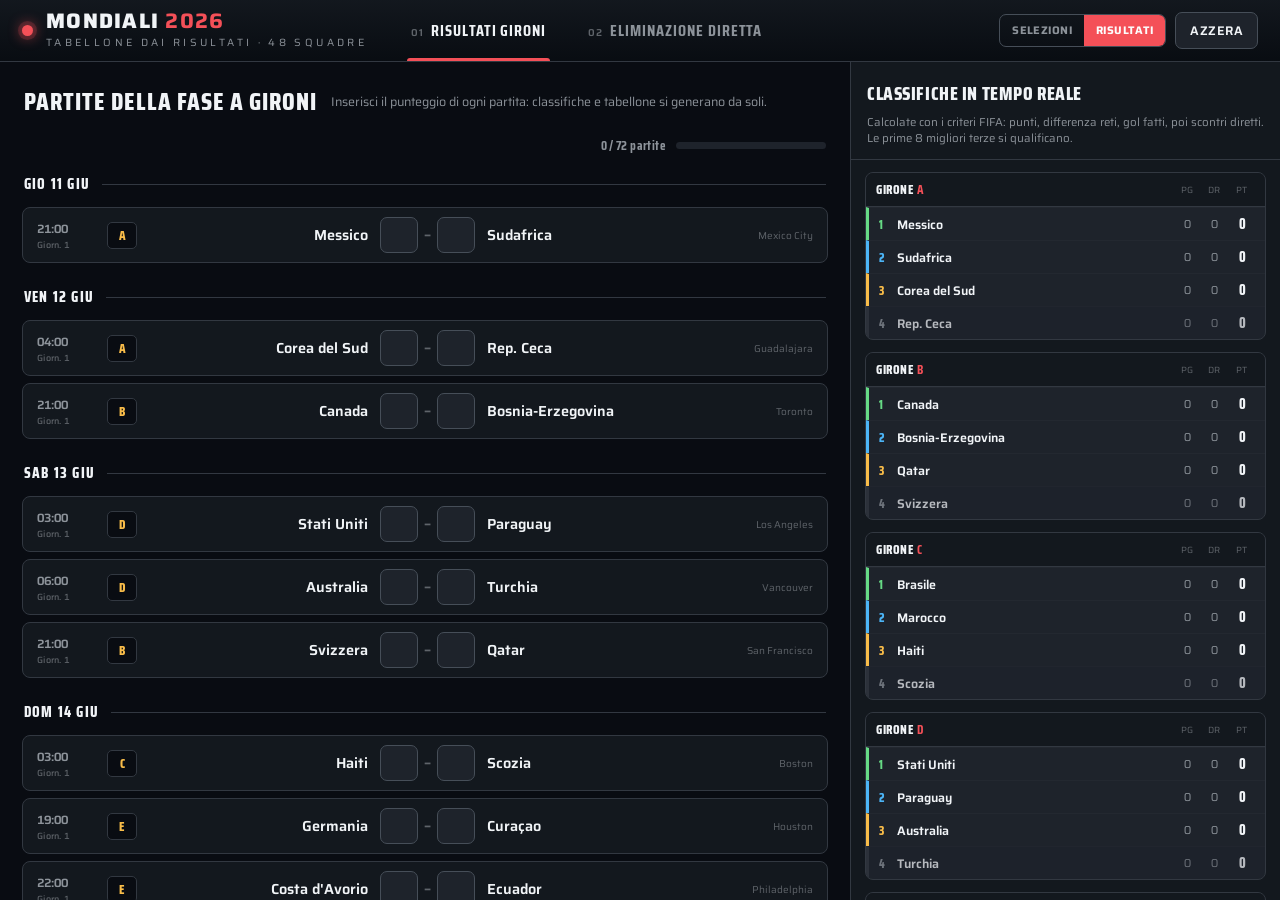
==== risultati.html @ 8a9ff16b "Initial commit: tabellone interattivo Mondiali 2026 - index.html: modalità selezioni (drag & drop gi" ====
<!DOCTYPE html>
<html lang="it">
<head>
<meta charset="utf-8">
<meta name="viewport" content="width=device-width, initial-scale=1">
<title>Tabellone Mondiali 2026 — Risultati</title>
<link rel="preconnect" href="https://fonts.googleapis.com">
<link rel="preconnect" href="https://fonts.gstatic.com" crossorigin>
<link href="https://fonts.googleapis.com/css2?family=Saira:wght@400;500;600;700&family=Saira+Condensed:wght@600;700;800&display=swap" rel="stylesheet">
<link rel="stylesheet" href="app/styles.css">
<link rel="stylesheet" href="app/results.css">
</head>
<body>
<div id="app">
  <header class="topbar">
    <div class="brand-block">
      <span class="brand-mark"></span>
      <div>
        <div class="brand-title">Mondiali <b>2026</b></div>
        <div class="brand-sub">Tabellone dai Risultati · 48 Squadre</div>
      </div>
    </div>
    <nav class="tabs">
      <button class="tab" id="tab-risultati"><span class="step">01</span>Risultati Gironi</button>
      <button class="tab" id="tab-bracket"><span class="step">02</span>Eliminazione Diretta</button>
    </nav>
    <div class="spacer"></div>
    <div class="actions">
      <div class="ver-switch">
        <a href="index.html">Selezioni</a>
        <a href="risultati.html" class="on">Risultati</a>
      </div>
      <button class="btn danger" id="btn-reset">Azzera</button>
    </div>
  </header>

  <!-- TAB 1: RISULTATI GIRONI -->
  <section class="panel" id="panel-risultati">
    <div class="matches-scroll">
      <div class="matches-head">
        <h2>Partite della fase a gironi</h2>
        <p>Inserisci il punteggio di ogni partita: classifiche e tabellone si generano da soli.</p>
        <div class="prog">
          <span class="lbl" id="prog-lbl">0 / 72 partite</span>
          <div class="bar"><div class="fill" id="prog-fill"></div></div>
        </div>
      </div>
      <div class="matches-list" id="matches-list"></div>
    </div>
    <aside class="standings-rail">
      <div class="standings-head">
        <h2>Classifiche in tempo reale</h2>
        <p>Calcolate con i criteri FIFA: punti, differenza reti, gol fatti, poi scontri diretti. Le prime 8 migliori terze si qualificano.</p>
      </div>
      <div class="standings-scroll" id="standings-scroll"></div>
    </aside>
  </section>

  <!-- TAB 2: ELIMINAZIONE DIRETTA -->
  <section class="panel" id="panel-bracket">
    <div class="bracket-inner">
      <div class="bracket-stage" id="bracket-stage"></div>
    </div>
  </section>
</div>

<script src="data/combos.js"></script>
<script src="data/static.js"></script>
<script src="data/fixtures.js"></script>
<script src="app/app-results.js"></script>
</body>
</html>
---- app/styles.css ----
/* ============ Tabellone Mondiali 2026 — broadcast dark theme ============ */
:root {
  --bg:    oklch(0.155 0.013 256);
  --bg2:   oklch(0.205 0.015 256);
  --bg3:   oklch(0.255 0.017 256);
  --bg4:   oklch(0.305 0.018 256);
  --line:  oklch(0.34 0.018 256);
  --line2: oklch(0.42 0.02 256);
  --text:  oklch(0.965 0.005 256);
  --muted: oklch(0.66 0.013 256);
  --faint: oklch(0.50 0.012 256);

  --win:   oklch(0.80 0.16 150);   /* 1st place / green */
  --run:   oklch(0.74 0.135 240);  /* 2nd place / blue  */
  --third: oklch(0.83 0.145 80);   /* 3rd place / amber */
  --brand: oklch(0.66 0.20 22);    /* live / champion / chrome accent */
  --gold:  oklch(0.85 0.135 88);

  --win-d:   oklch(0.80 0.16 150 / 0.14);
  --run-d:   oklch(0.74 0.135 240 / 0.14);
  --third-d: oklch(0.83 0.145 80 / 0.14);

  --shadow: 0 8px 30px oklch(0 0 0 / 0.45);
  --r: 9px;
}

* { box-sizing: border-box; }
html, body { height: 100%; }
body {
  margin: 0;
  background: var(--bg);
  color: var(--text);
  font-family: "Saira", system-ui, sans-serif;
  font-size: 15px;
  -webkit-font-smoothing: antialiased;
  overflow: hidden;
}
.cond { font-family: "Saira Condensed", "Saira", sans-serif; }
.tnum { font-variant-numeric: tabular-nums; }
button { font-family: inherit; color: inherit; }

/* ---------------- App shell ---------------- */
#app { display: flex; flex-direction: column; height: 100vh; }

.topbar {
  display: flex; align-items: center; gap: 26px;
  padding: 0 22px; height: 62px; flex: 0 0 auto;
  background: linear-gradient(180deg, var(--bg2), var(--bg));
  border-bottom: 1px solid var(--line);
  z-index: 20;
}
.brand-block { display: flex; align-items: center; gap: 13px; }
.brand-mark {
  width: 11px; height: 11px; border-radius: 50%;
  background: var(--brand);
  box-shadow: 0 0 0 4px oklch(0.66 0.20 22 / 0.18), 0 0 14px var(--brand);
  animation: pulse 2.4s ease-in-out infinite;
}
@keyframes pulse { 50% { opacity: 0.45; } }
.brand-title { font-weight: 800; letter-spacing: 0.06em; font-size: 21px; line-height: 1; text-transform: uppercase; }
.brand-title b { color: var(--brand); }
.brand-sub { font-size: 10.5px; letter-spacing: 0.32em; color: var(--muted); text-transform: uppercase; margin-top: 3px; }

.tabs { display: flex; gap: 6px; align-items: stretch; height: 100%; }
.tab {
  position: relative; background: none; border: 0; cursor: pointer;
  padding: 0 18px; font-family: "Saira Condensed", sans-serif;
  font-weight: 700; font-size: 16px; letter-spacing: 0.06em;
  text-transform: uppercase; color: var(--muted); transition: color .15s;
}
.tab:hover { color: var(--text); }
.tab.active { color: var(--text); }
.tab.active::after {
  content: ""; position: absolute; left: 14px; right: 14px; bottom: 0; height: 3px;
  background: var(--brand); border-radius: 3px 3px 0 0;
}
.tab .step { font-size: 10px; color: var(--faint); margin-right: 7px; font-family: "Saira", sans-serif; font-weight: 600; }

.spacer { flex: 1; }
.actions { display: flex; gap: 9px; align-items: center; }
.btn {
  border: 1px solid var(--line2); background: var(--bg3); color: var(--text);
  border-radius: 7px; padding: 8px 14px; cursor: pointer;
  font-weight: 600; font-size: 12.5px; letter-spacing: 0.04em; text-transform: uppercase;
  transition: background .14s, border-color .14s, transform .05s;
}
.btn:hover { background: var(--bg4); border-color: var(--line2); }
.btn:active { transform: translateY(1px); }
.btn.ghost { background: transparent; }
.btn.danger:hover { border-color: var(--brand); color: var(--brand); }

.ver-switch { display: flex; align-items: center; gap: 0; border: 1px solid var(--line2); border-radius: 7px; overflow: hidden; }
.ver-switch a { padding: 7px 12px; font-size: 11px; font-weight: 700; letter-spacing: 0.04em; text-transform: uppercase; color: var(--muted); text-decoration: none; transition: background .12s, color .12s; }
.ver-switch a.on { background: var(--brand); color: oklch(0.99 0 0); }
.ver-switch a:not(.on):hover { background: var(--bg3); color: var(--text); }

/* ---------------- Tab panels ---------------- */
.panel { flex: 1; min-height: 0; display: none; }
.panel.active { display: block; }

/* ===== GIRONI ===== */
#panel-gironi { display: none; grid-template-columns: minmax(0,1fr) 372px; height: 100%; }
#panel-gironi.active { display: grid; }

.groups-scroll { overflow: auto; padding: 20px 22px 60px; }
.groups-grid {
  display: grid; gap: 14px;
  grid-template-columns: repeat(auto-fill, minmax(290px, 1fr));
  max-width: 1500px;
}
.section-head { display: flex; align-items: baseline; gap: 12px; margin: 2px 2px 16px; }
.section-head h2 { margin: 0; font-family: "Saira Condensed"; font-weight: 800; font-size: 25px; letter-spacing: 0.04em; text-transform: uppercase; }
.section-head p { margin: 0; color: var(--muted); font-size: 12.5px; letter-spacing: 0.02em; }

.gcard { background: var(--bg2); border: 1px solid var(--line); border-radius: var(--r); overflow: hidden; }
.gcard-head {
  display: flex; align-items: center; gap: 10px;
  padding: 11px 13px; border-bottom: 1px solid var(--line);
  background: linear-gradient(180deg, var(--bg3), var(--bg2));
}
.gcard-letter {
  font-family: "Saira Condensed"; font-weight: 800; font-size: 19px; letter-spacing: 0.04em;
  text-transform: uppercase; line-height: 1; white-space: nowrap;
}
.gcard-letter b { color: var(--brand); }
.gcard-hint { margin-left: auto; font-size: 10px; color: var(--faint); letter-spacing: 0.05em; text-transform: uppercase; }

.srow {
  display: flex; align-items: center; gap: 10px; padding: 9px 12px;
  border-top: 1px solid oklch(0.30 0.016 256 / 0.55);
  position: relative; background: var(--bg2);
}
.srow:first-child { border-top: 0; }
.srow .handle {
  cursor: grab; color: var(--faint); font-size: 15px; line-height: 1; width: 14px; flex: 0 0 auto;
  user-select: none; letter-spacing: -2px;
}
.srow.dragging { opacity: 0.55; background: var(--bg4); }
.srow .pos {
  flex: 0 0 auto; width: 26px; height: 26px; border-radius: 6px;
  display: grid; place-items: center; font-family: "Saira Condensed"; font-weight: 800;
  font-size: 14px; background: var(--bg3); color: var(--muted);
  border: 1px solid var(--line);
}
.srow .name {
  flex: 1; min-width: 0; font-weight: 600; font-size: 14.5px; outline: none;
  border-radius: 5px; padding: 2px 5px; white-space: nowrap; overflow: hidden; text-overflow: ellipsis;
}
.srow .name:focus { background: var(--bg4); box-shadow: 0 0 0 2px var(--run); overflow: visible; }
.srow .name:empty::before { content: attr(data-ph); color: var(--faint); }
.srow .qtag { flex: 0 0 auto; font-size: 9.5px; font-weight: 700; letter-spacing: 0.07em; text-transform: uppercase; padding: 3px 6px; border-radius: 4px; }

.srow.p0 { border-left: 3px solid var(--win); }
.srow.p0 .pos { background: var(--win-d); color: var(--win); border-color: oklch(0.80 0.16 150 / 0.4); }
.srow.p1 { border-left: 3px solid var(--run); }
.srow.p1 .pos { background: var(--run-d); color: var(--run); border-color: oklch(0.74 0.135 240 / 0.4); }
.srow.p2 { border-left: 3px solid var(--third); }
.srow.p2 .pos { background: var(--third-d); color: var(--third); border-color: oklch(0.83 0.145 80 / 0.4); }
.srow.p3 { border-left: 3px solid var(--line); }
.srow.p3 .name { color: var(--faint); text-decoration: line-through; text-decoration-color: var(--faint); }
.srow.p0 .qtag { color: var(--win); background: var(--win-d); }
.srow.p1 .qtag { color: var(--run); background: var(--run-d); }
.srow.p2 .qtag { color: var(--third); background: var(--third-d); }
.srow.p3 .qtag { color: var(--faint); background: var(--bg3); }

/* ===== THIRDS RAIL ===== */
.thirds-rail { border-left: 1px solid var(--line); background: var(--bg2); display: flex; flex-direction: column; min-height: 0; }
.thirds-head { padding: 18px 18px 14px; border-bottom: 1px solid var(--line); }
.thirds-head h2 { margin: 0; font-family: "Saira Condensed"; font-weight: 800; font-size: 20px; letter-spacing: 0.03em; text-transform: uppercase; }
.thirds-head p { margin: 7px 0 0; color: var(--muted); font-size: 12px; line-height: 1.45; }
.thirds-head .count { display: inline-block; margin-top: 11px; font-weight: 700; font-size: 11px; letter-spacing: 0.05em; text-transform: uppercase; color: var(--win); background: var(--win-d); padding: 4px 9px; border-radius: 5px; }
.thirds-list { overflow: auto; padding: 12px 14px 40px; flex: 1; }

.trow {
  display: flex; align-items: center; gap: 11px; padding: 8px 10px; margin-bottom: 6px;
  background: var(--bg3); border: 1px solid var(--line); border-radius: 7px; position: relative;
}
.trow.dragging { opacity: 0.55; }
.trow .handle { cursor: grab; color: var(--faint); font-size: 14px; letter-spacing: -2px; user-select: none; }
.trow .rank { font-family: "Saira Condensed"; font-weight: 800; font-size: 16px; width: 22px; text-align: center; color: var(--muted); }
.trow .gtag { font-family: "Saira Condensed"; font-weight: 800; font-size: 12px; padding: 2px 6px; border-radius: 4px; background: var(--bg); color: var(--third); border: 1px solid var(--line); }
.trow .tname { flex: 1; min-width: 0; font-weight: 600; font-size: 14px; white-space: nowrap; overflow: hidden; text-overflow: ellipsis; }
.trow .status { font-size: 14px; font-weight: 800; }
.trow.qual { border-color: oklch(0.80 0.16 150 / 0.45); background: var(--win-d); }
.trow.qual .rank { color: var(--win); }
.trow.qual .status { color: var(--win); }
.trow.out { opacity: 0.62; }
.trow.out .tname { color: var(--muted); }
.trow.out .status { color: var(--faint); }

.cutline { display: flex; align-items: center; gap: 10px; margin: 4px 2px 12px; color: var(--brand); }
.cutline::before, .cutline::after { content: ""; height: 1px; flex: 1; background: repeating-linear-gradient(90deg, var(--brand) 0 7px, transparent 7px 13px); opacity: 0.7; }
.cutline span { font-size: 9.5px; font-weight: 700; letter-spacing: 0.16em; text-transform: uppercase; white-space: nowrap; }

/* ===== BRACKET ===== */
#panel-bracket { overflow: auto; background:
  radial-gradient(1200px 600px at 80% -10%, oklch(0.66 0.20 22 / 0.05), transparent 60%),
  var(--bg);
}
.bracket-inner { position: relative; padding: 22px 34px 60px; }
.round-headers { display: flex; position: absolute; top: 22px; left: 34px; }
.rhead { font-family: "Saira Condensed"; font-weight: 800; letter-spacing: 0.1em; text-transform: uppercase; font-size: 14px; color: var(--muted); }
.rhead small { display: block; font-family: "Saira"; font-weight: 600; font-size: 10px; letter-spacing: 0.06em; color: var(--faint); margin-top: 2px; }

.bracket-stage { position: relative; }
.bracket-stage svg { position: absolute; inset: 0; pointer-events: none; overflow: visible; }
.bracket-stage svg path { fill: none; stroke: var(--line2); stroke-width: 1.6; }

.match {
  position: absolute; background: var(--bg2); border: 1px solid var(--line);
  border-radius: 8px; box-shadow: var(--shadow); overflow: hidden;
}
.match .mhdr {
  display: flex; align-items: center; gap: 6px; padding: 3px 9px;
  background: var(--bg3); border-bottom: 1px solid var(--line);
  font-size: 9px; letter-spacing: 0.08em; text-transform: uppercase; color: var(--faint);
}
.match .mno { font-family: "Saira Condensed"; font-weight: 800; font-size: 11px; color: var(--muted); letter-spacing: 0.02em; }
.match .mcand { margin-left: auto; color: var(--faint); font-size: 9px; }
.side {
  display: flex; align-items: center; gap: 8px; padding: 7px 10px; cursor: pointer;
  border-top: 1px solid oklch(0.30 0.016 256 / 0.5); transition: background .12s;
}
.side:first-of-type { border-top: 0; }
.side:hover.clickable { background: var(--bg3); }
.side .seed {
  flex: 0 0 auto; min-width: 20px; text-align: center; font-family: "Saira Condensed";
  font-weight: 800; font-size: 11px; color: var(--faint); letter-spacing: 0.02em;
}
.side .tm { flex: 1; min-width: 0; font-weight: 600; font-size: 13.5px; white-space: nowrap; overflow: hidden; text-overflow: ellipsis; }
.side.tbd .tm { color: var(--faint); font-weight: 500; font-style: italic; }
.side .chk { flex: 0 0 auto; width: 15px; text-align: center; color: var(--win); font-weight: 800; font-size: 12px; opacity: 0; }
.side.win { background: var(--win-d); }
.side.win .tm { color: var(--text); font-weight: 700; }
.side.win .chk { opacity: 1; }
.side.lose .tm { color: var(--faint); }
.side.seed-1 .seed { color: var(--win); }
.side.seed-2 .seed { color: var(--run); }
.side.seed-3 .seed { color: var(--third); }

.match.champ-final { border-color: var(--gold); box-shadow: 0 0 0 1px var(--gold), 0 0 30px oklch(0.85 0.135 88 / 0.25); }
.match.third-place { border-style: dashed; }
.match.third-place .mhdr { color: var(--third); }

.champ-card {
  position: absolute; background: linear-gradient(180deg, var(--bg2), var(--bg3));
  border: 1px solid var(--gold); border-radius: 10px; padding: 14px 16px;
  box-shadow: 0 0 34px oklch(0.85 0.135 88 / 0.22); text-align: center;
}
.champ-card .cl { font-size: 9.5px; letter-spacing: 0.22em; text-transform: uppercase; color: var(--gold); font-weight: 700; }
.champ-card .cn { font-family: "Saira Condensed"; font-weight: 800; font-size: 22px; margin-top: 5px; letter-spacing: 0.02em; }
.champ-card .cn.empty { color: var(--faint); font-weight: 600; font-size: 15px; font-style: italic; }
.trophy { font-size: 19px; margin-bottom: 2px; color: var(--gold); }

::-webkit-scrollbar { width: 11px; height: 11px; }
::-webkit-scrollbar-track { background: var(--bg); }
::-webkit-scrollbar-thumb { background: var(--bg4); border-radius: 6px; border: 3px solid var(--bg); }
::-webkit-scrollbar-thumb:hover { background: var(--line2); }

@media (max-width: 1080px) {
  #panel-gironi.active { grid-template-columns: 1fr; grid-template-rows: 1fr auto; }
  .thirds-rail { border-left: 0; border-top: 1px solid var(--line); max-height: 46vh; }
}
---- app/results.css ----
/* ===== Versione Risultati — match list + computed standings ===== */
#panel-risultati { display: none; grid-template-columns: minmax(0,1fr) 430px; height: 100%; }
#panel-risultati.active { display: grid; }

.matches-scroll { overflow: auto; padding: 18px 22px 70px; }
.matches-head { display: flex; align-items: center; gap: 14px; margin: 2px 2px 16px; flex-wrap: wrap; }
.matches-head h2 { margin: 0; font-family: "Saira Condensed"; font-weight: 800; font-size: 25px; letter-spacing: 0.04em; text-transform: uppercase; }
.matches-head p { margin: 0; color: var(--muted); font-size: 12.5px; }
.prog { margin-left: auto; display: flex; align-items: center; gap: 10px; }
.prog .bar { width: 150px; height: 7px; border-radius: 4px; background: var(--bg3); overflow: hidden; }
.prog .fill { height: 100%; background: var(--win); width: 0; transition: width .25s; }
.prog .lbl { font-family: "Saira Condensed"; font-weight: 700; font-size: 13px; color: var(--muted); letter-spacing: 0.03em; }

.day-divider { display: flex; align-items: center; gap: 12px; margin: 22px 2px 11px; }
.day-divider:first-child { margin-top: 2px; }
.day-divider .d { font-family: "Saira Condensed"; font-weight: 800; font-size: 15px; letter-spacing: 0.08em; text-transform: uppercase; color: var(--text); white-space: nowrap; }
.day-divider::after { content: ""; flex: 1; height: 1px; background: var(--line); }

.matches-list { max-width: 920px; }
.mrow {
  display: grid; align-items: center;
  grid-template-columns: 58px 30px minmax(0,1fr) auto minmax(0,1fr) 96px;
  gap: 12px; padding: 9px 14px; border: 1px solid var(--line);
  background: var(--bg2); border-radius: 8px; margin-bottom: 7px;
}
.mrow.played { border-color: oklch(0.34 0.018 256); background: var(--bg2); }
.mrow .mtime { font-variant-numeric: tabular-nums; font-size: 12px; color: var(--muted); font-weight: 600; }
.mrow .mtime small { display: block; font-size: 9px; color: var(--faint); font-weight: 500; letter-spacing: 0.03em; }
.mrow .gchip { font-family: "Saira Condensed"; font-weight: 800; font-size: 13px; text-align: center; color: var(--third); background: var(--bg); border: 1px solid var(--line); border-radius: 5px; padding: 2px 0; }
.mrow .thome { text-align: right; font-weight: 600; font-size: 14.5px; white-space: nowrap; overflow: hidden; text-overflow: ellipsis; }
.mrow .taway { text-align: left; font-weight: 600; font-size: 14.5px; white-space: nowrap; overflow: hidden; text-overflow: ellipsis; }
.mrow .tname.win-team { color: var(--win); font-weight: 700; }
.mrow .tname.lose-team { color: var(--muted); }
.mrow .mstad { font-size: 10px; color: var(--faint); text-align: right; white-space: nowrap; overflow: hidden; text-overflow: ellipsis; }

.score { display: flex; align-items: center; gap: 6px; }
.score input {
  width: 38px; height: 36px; text-align: center; font-family: "Saira Condensed"; font-weight: 800; font-size: 18px;
  background: var(--bg3); border: 1px solid var(--line2); border-radius: 7px; color: var(--text);
  outline: none; -moz-appearance: textfield; transition: border-color .12s, background .12s;
}
.score input::-webkit-outer-spin-button, .score input::-webkit-inner-spin-button { -webkit-appearance: none; margin: 0; }
.score input:focus { border-color: var(--run); background: var(--bg4); }
.score input.filled { border-color: oklch(0.80 0.16 150 / 0.5); }
.score .dash { color: var(--faint); font-weight: 700; }

/* ===== standings rail ===== */
.standings-rail { border-left: 1px solid var(--line); background: var(--bg2); display: flex; flex-direction: column; min-height: 0; }
.standings-head { padding: 16px 16px 13px; border-bottom: 1px solid var(--line); }
.standings-head h2 { margin: 0; font-family: "Saira Condensed"; font-weight: 800; font-size: 19px; letter-spacing: 0.03em; text-transform: uppercase; }
.standings-head p { margin: 6px 0 0; color: var(--muted); font-size: 11.5px; line-height: 1.4; }
.standings-scroll { overflow: auto; padding: 12px 14px 50px; flex: 1; }

.mini-group { margin-bottom: 12px; background: var(--bg3); border: 1px solid var(--line); border-radius: 8px; overflow: hidden; }
.mini-gh { display: flex; align-items: center; gap: 8px; padding: 6px 10px; background: var(--bg2); border-bottom: 1px solid var(--line); }
.mini-gh .gl { font-family: "Saira Condensed"; font-weight: 800; font-size: 13px; letter-spacing: 0.04em; text-transform: uppercase; }
.mini-gh .gl b { color: var(--brand); }
.mini-gh .cols { margin-left: auto; display: grid; grid-template-columns: 24px 30px 26px; gap: 0; font-size: 9px; color: var(--faint); text-transform: uppercase; letter-spacing: 0.04em; text-align: center; }
.mini-row { display: grid; grid-template-columns: 18px 1fr 24px 30px 26px; align-items: center; gap: 0; padding: 5px 10px; border-top: 1px solid oklch(0.30 0.016 256 / 0.5); font-size: 12.5px; }
.mini-row:first-child { border-top: 0; }
.mini-row .rk { font-family: "Saira Condensed"; font-weight: 800; color: var(--muted); font-size: 12px; }
.mini-row .nm { font-weight: 600; white-space: nowrap; overflow: hidden; text-overflow: ellipsis; padding-right: 6px; }
.mini-row .v { text-align: center; font-variant-numeric: tabular-nums; color: var(--muted); font-size: 11.5px; }
.mini-row .pts { text-align: center; font-variant-numeric: tabular-nums; font-weight: 800; font-family: "Saira Condensed"; font-size: 14px; }
.mini-row.q0 { border-left: 3px solid var(--win); } .mini-row.q0 .rk { color: var(--win); }
.mini-row.q1 { border-left: 3px solid var(--run); } .mini-row.q1 .rk { color: var(--run); }
.mini-row.q2 { border-left: 3px solid var(--third); } .mini-row.q2 .rk { color: var(--third); }
.mini-row.q3 { border-left: 3px solid var(--line); opacity: 0.72; }

.thirds-mini { margin-top: 6px; }
.thirds-mini h3 { font-family: "Saira Condensed"; font-weight: 800; font-size: 14px; letter-spacing: 0.05em; text-transform: uppercase; margin: 4px 2px 9px; color: var(--text); }
.tm-row { display: grid; grid-template-columns: 18px 30px 1fr 28px 24px; align-items: center; gap: 7px; padding: 5px 9px; margin-bottom: 4px; background: var(--bg3); border: 1px solid var(--line); border-radius: 6px; font-size: 12px; }
.tm-row .rk { font-family: "Saira Condensed"; font-weight: 800; font-size: 12px; color: var(--muted); text-align: center; }
.tm-row .gt { font-family: "Saira Condensed"; font-weight: 800; font-size: 11px; color: var(--third); background: var(--bg); border: 1px solid var(--line); border-radius: 4px; text-align: center; padding: 1px 0; }
.tm-row .nm { font-weight: 600; white-space: nowrap; overflow: hidden; text-overflow: ellipsis; }
.tm-row .pt { text-align: center; font-variant-numeric: tabular-nums; font-weight: 700; font-size: 12px; }
.tm-row .st { text-align: center; font-weight: 800; font-size: 12px; }
.tm-row.qual { border-color: oklch(0.80 0.16 150 / 0.45); background: var(--win-d); }
.tm-row.qual .rk, .tm-row.qual .st { color: var(--win); }
.tm-row.out { opacity: 0.6; } .tm-row.out .st { color: var(--faint); }
.tm-cut { display: flex; align-items: center; gap: 9px; margin: 3px 2px 9px; color: var(--brand); }
.tm-cut::before, .tm-cut::after { content: ""; height: 1px; flex: 1; background: repeating-linear-gradient(90deg, var(--brand) 0 6px, transparent 6px 11px); opacity: 0.7; }
.tm-cut span { font-size: 9px; font-weight: 700; letter-spacing: 0.14em; text-transform: uppercase; white-space: nowrap; }

.empty-note { color: var(--faint); font-size: 12px; font-style: italic; padding: 8px 2px; }

@media (max-width: 1120px) {
  #panel-risultati.active { grid-template-columns: 1fr; grid-template-rows: 1fr auto; }
  .standings-rail { border-left: 0; border-top: 1px solid var(--line); max-height: 48vh; }
}
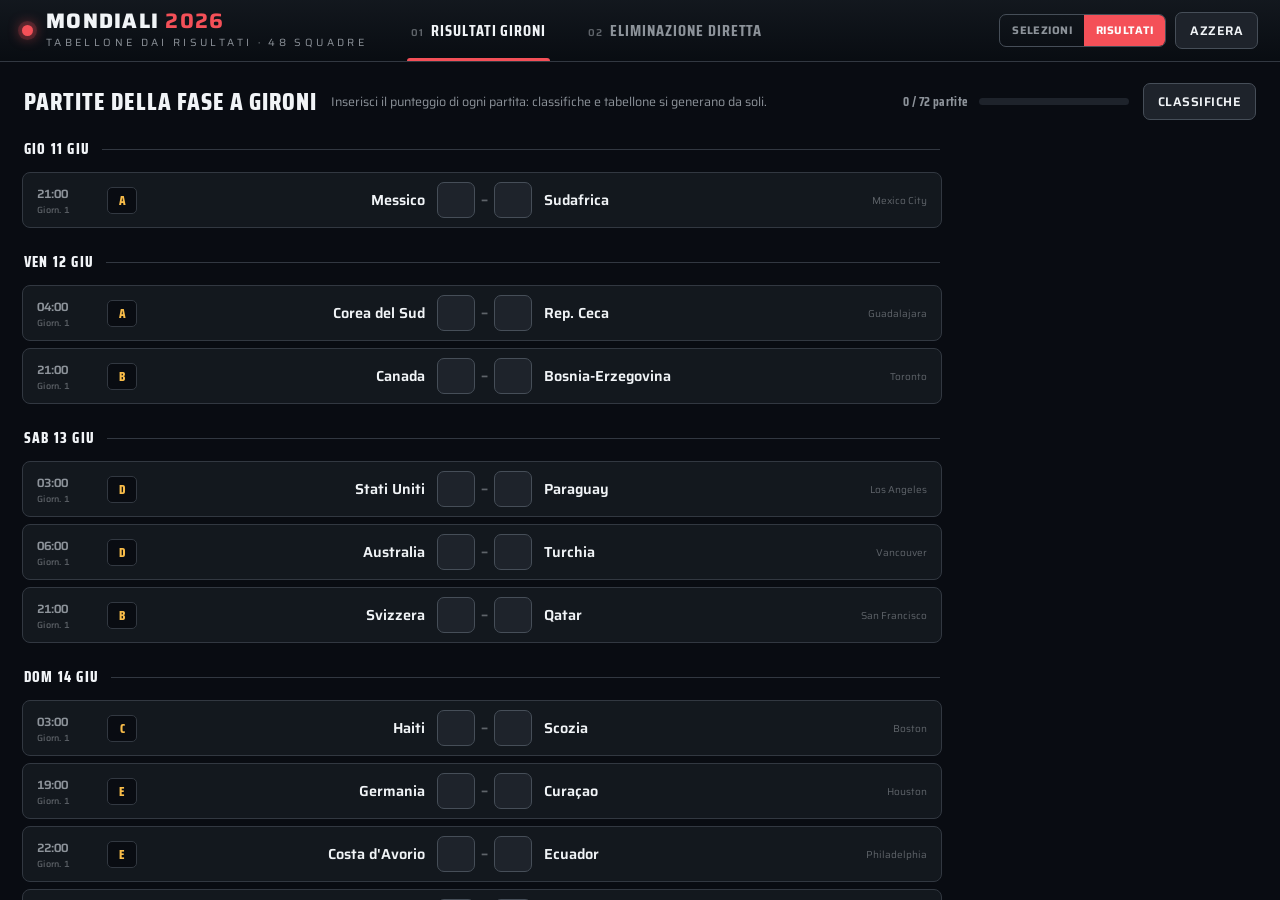
==== commit 2aa51506: "Classifiche: nascosta di default, aperta con bottone toggle - Pannello classifiche non si apre autom" ====
--- a/risultati.html
+++ b/risultati.html
@@ -44,6 +44,7 @@
           <span class="lbl" id="prog-lbl">0 / 72 partite</span>
           <div class="bar"><div class="fill" id="prog-fill"></div></div>
         </div>
+        <button class="btn btn-standings" id="btn-standings">Classifiche</button>
       </div>
       <div class="matches-list" id="matches-list"></div>
     </div>
@@ -58,8 +59,11 @@
 
   <!-- TAB 2: ELIMINAZIONE DIRETTA -->
   <section class="panel" id="panel-bracket">
-    <div class="bracket-inner">
-      <div class="bracket-stage" id="bracket-stage"></div>
+    <div class="bracket-hint">← scorri per vedere il tabellone completo →</div>
+    <div class="bracket-scroll">
+      <div class="bracket-inner">
+        <div class="bracket-stage" id="bracket-stage"></div>
+      </div>
     </div>
   </section>
 </div>
--- a/app/styles.css
+++ b/app/styles.css
@@ -143,11 +143,9 @@
   border: 1px solid var(--line);
 }
 .srow .name {
-  flex: 1; min-width: 0; font-weight: 600; font-size: 14.5px; outline: none;
-  border-radius: 5px; padding: 2px 5px; white-space: nowrap; overflow: hidden; text-overflow: ellipsis;
-}
-.srow .name:focus { background: var(--bg4); box-shadow: 0 0 0 2px var(--run); overflow: visible; }
-.srow .name:empty::before { content: attr(data-ph); color: var(--faint); }
+  flex: 1; min-width: 0; font-weight: 600; font-size: 14.5px;
+  padding: 2px 5px; white-space: nowrap; overflow: hidden; text-overflow: ellipsis;
+}
 .srow .qtag { flex: 0 0 auto; font-size: 9.5px; font-weight: 700; letter-spacing: 0.07em; text-transform: uppercase; padding: 3px 6px; border-radius: 4px; }
 
 .srow.p0 { border-left: 3px solid var(--win); }
@@ -261,3 +259,122 @@
   #panel-gironi.active { grid-template-columns: 1fr; grid-template-rows: 1fr auto; }
   .thirds-rail { border-left: 0; border-top: 1px solid var(--line); max-height: 46vh; }
 }
+
+/* ---- Bottoni riordino: nascosti su desktop, visibili su mobile ---- */
+.arr-btn {
+  display: none;
+  background: none; border: none; cursor: pointer;
+  color: var(--muted); font-size: 10px; padding: 2px 4px;
+  border-radius: 3px; line-height: 1; transition: color .1s;
+  font-family: inherit; flex-shrink: 0;
+}
+.arr-btn:active { color: var(--text); transform: scale(1.15); }
+.arr-btn:disabled { opacity: 0.2; cursor: default; }
+
+/* ---- Sub-nav gironi (nascosta su desktop) ---- */
+.gironi-subnav { display: none; }
+
+/* ---- Bracket hint (nascosto su desktop) ---- */
+.bracket-hint { display: none; }
+
+/* bracket-scroll: contenitore neutro su desktop, scroll su mobile */
+.bracket-scroll { display: block; }
+
+/* ---- Mobile ≤ 640px ---- */
+@media (max-width: 640px) {
+  body { font-size: 14px; }
+  #app { height: 100vh; height: 100dvh; }
+
+  /* Topbar: riga 1 brand+actions, riga 2 tabs */
+  .topbar {
+    flex-wrap: wrap;
+    height: auto;
+    padding: 0 14px;
+    gap: 0;
+  }
+  .brand-block { flex: 1; min-width: 0; padding: 10px 0; }
+  .brand-title  { font-size: 17px; }
+  .brand-sub    { display: none; }
+  .tabs {
+    order: 3; width: 100%;
+    height: 42px; border-top: 1px solid var(--line);
+    gap: 0;
+  }
+  .tab          { flex: 1; font-size: 13px; padding: 0 6px; }
+  .tab .step    { display: none; }
+  .spacer       { display: none; }
+  .actions      { padding: 9px 0 9px 10px; gap: 7px; }
+  .ver-switch a { padding: 5px 8px; font-size: 10px; letter-spacing: 0.02em; }
+  .btn          { padding: 6px 10px; font-size: 11px; }
+
+  /* Gironi: layout flex column con subnav (solo quando attivo) */
+  #panel-gironi.active {
+    display: flex;
+    flex-direction: column;
+    height: 100%;
+  }
+  .gironi-subnav {
+    display: flex;
+    flex-shrink: 0;
+    background: var(--bg2);
+    border-bottom: 1px solid var(--line);
+  }
+  .subtab {
+    flex: 1; padding: 11px 8px;
+    font-family: "Saira Condensed", sans-serif;
+    font-weight: 700; font-size: 13px; letter-spacing: 0.06em;
+    text-transform: uppercase; color: var(--muted);
+    background: none; border: none; cursor: pointer;
+    border-bottom: 2px solid transparent;
+    transition: color .12s, border-color .12s;
+  }
+  .subtab.active { color: var(--text); border-bottom-color: var(--brand); }
+
+  /* Sezioni gironi: nascoste di default, visibili quando active */
+  .groups-scroll { display: none; flex: 1; min-height: 0; overflow: auto; padding: 12px 12px 40px; }
+  .thirds-rail   { display: none; flex: 1; min-height: 0; overflow: hidden; border: none; max-height: none; }
+  .groups-scroll.subtab-active { display: block; }
+  .thirds-rail.subtab-active   { display: flex; }
+
+  /* Griglia e componenti gironi */
+  .groups-grid   { gap: 10px; grid-template-columns: 1fr; }
+  .section-head  { flex-direction: column; gap: 3px; margin-bottom: 10px; }
+  .section-head h2 { font-size: 19px; }
+  .gcard-hint    { display: none; }
+  .thirds-head   { padding: 12px 14px 10px; }
+
+  /* Srow: nascondi handle, mostra frecce */
+  .srow          { gap: 7px; padding: 8px 10px; }
+  .srow .handle  { display: none; }
+  .arr-btn       { display: inline-flex; align-items: center; justify-content: center; }
+
+  /* Trow: nascondi handle, mostra frecce */
+  .trow          { gap: 7px; padding: 7px 9px; }
+  .trow .handle  { display: none; }
+
+  /* Bracket: hint sticky + scroll separato (solo quando attivo) */
+  #panel-bracket.active {
+    overflow: hidden;
+    display: flex;
+    flex-direction: column;
+  }
+  .bracket-hint {
+    display: block;
+    flex-shrink: 0;
+    padding: 8px 14px;
+    font-size: 11px; color: var(--faint); text-align: center;
+    letter-spacing: 0.04em; border-bottom: 1px solid var(--line);
+    background: var(--bg);
+  }
+  .bracket-scroll { flex: 1; min-height: 0; overflow: auto; height: auto; }
+
+  .side .tm   { font-size: 12.5px; }
+  .side .seed { font-size: 10px; }
+}
+
+/* ---- Piccolo mobile ≤ 400px ---- */
+@media (max-width: 400px) {
+  .brand-title  { font-size: 15px; }
+  .ver-switch a { padding: 5px 7px; font-size: 9.5px; }
+  .btn          { padding: 5px 8px; font-size: 10.5px; }
+}
--- a/app/results.css
+++ b/app/results.css
@@ -1,6 +1,7 @@
 /* ===== Versione Risultati — match list + computed standings ===== */
-#panel-risultati { display: none; grid-template-columns: minmax(0,1fr) 430px; height: 100%; }
-#panel-risultati.active { display: grid; }
+#panel-risultati { display: none; height: 100%; }
+#panel-risultati.active { display: grid; grid-template-columns: 1fr; }
+#panel-risultati.active.standings-open { grid-template-columns: minmax(0,1fr) 430px; }
 
 .matches-scroll { overflow: auto; padding: 18px 22px 70px; }
 .matches-head { display: flex; align-items: center; gap: 14px; margin: 2px 2px 16px; flex-wrap: wrap; }
@@ -44,8 +45,15 @@
 .score input.filled { border-color: oklch(0.80 0.16 150 / 0.5); }
 .score .dash { color: var(--faint); font-weight: 700; }
 
-/* ===== standings rail ===== */
-.standings-rail { border-left: 1px solid var(--line); background: var(--bg2); display: flex; flex-direction: column; min-height: 0; }
+/* ===== standings rail: nascosta, aperta col toggle ===== */
+.standings-rail { border-left: 1px solid var(--line); background: var(--bg2); display: none; flex-direction: column; min-height: 0; }
+#panel-risultati.standings-open .standings-rail { display: flex; }
+
+/* Bottone classifiche: evidenziato quando aperto */
+.btn-standings { white-space: nowrap; }
+#panel-risultati.standings-open .btn-standings {
+  background: var(--brand); border-color: var(--brand); color: oklch(0.99 0 0);
+}
 .standings-head { padding: 16px 16px 13px; border-bottom: 1px solid var(--line); }
 .standings-head h2 { margin: 0; font-family: "Saira Condensed"; font-weight: 800; font-size: 19px; letter-spacing: 0.03em; text-transform: uppercase; }
 .standings-head p { margin: 6px 0 0; color: var(--muted); font-size: 11.5px; line-height: 1.4; }
@@ -85,6 +93,42 @@
 .empty-note { color: var(--faint); font-size: 12px; font-style: italic; padding: 8px 2px; }
 
 @media (max-width: 1120px) {
-  #panel-risultati.active { grid-template-columns: 1fr; grid-template-rows: 1fr auto; }
-  .standings-rail { border-left: 0; border-top: 1px solid var(--line); max-height: 48vh; }
+  #panel-risultati.active.standings-open { grid-template-columns: 1fr; grid-template-rows: 1fr auto; }
+  #panel-risultati.standings-open .standings-rail { border-left: 0; border-top: 1px solid var(--line); max-height: 48vh; }
 }
+
+/* ---- Mobile ≤ 640px ---- */
+@media (max-width: 640px) {
+  .matches-scroll { padding: 12px 10px 40px; }
+  #panel-risultati.standings-open .standings-rail { max-height: 42vh; border-left: 0; border-top: 1px solid var(--line); }
+
+  /* Intestazione: wrap naturale su mobile */
+  .matches-head   { gap: 6px; margin-bottom: 12px; }
+  .matches-head h2 { font-size: 20px; }
+  .matches-head p  { width: 100%; font-size: 11.5px; margin: 0; }
+  .prog            { margin-left: 0; width: 100%; }
+  .prog .bar       { flex: 1; }
+  .prog .lbl       { font-size: 12px; }
+
+  /* Riga partita compatta: 2 righe
+     riga 1: ora+giornata (span tutto)
+     riga 2: girone | casa | score | trasferta
+  */
+  .mrow {
+    grid-template-columns: 26px 1fr auto 1fr;
+    gap: 4px 6px;
+    padding: 7px 10px;
+  }
+  .mrow > .mtime  {
+    grid-column: 1 / -1;
+    display: flex; align-items: center; gap: 8px;
+    font-size: 10.5px;
+  }
+  .mrow > .mtime small { display: inline; font-size: 9px; margin-left: 0; }
+  .mrow > .gchip  { grid-column: 1; grid-row: 2; align-self: center; font-size: 11px; padding: 1px 0; }
+  .mrow > .thome  { grid-column: 2; grid-row: 2; font-size: 13px; }
+  .mrow > .score  { grid-column: 3; grid-row: 2; }
+  .mrow > .taway  { grid-column: 4; grid-row: 2; font-size: 13px; }
+  .mrow > .mstad  { display: none; }
+  .score input    { width: 32px; height: 32px; font-size: 15px; border-radius: 5px; }
+}
